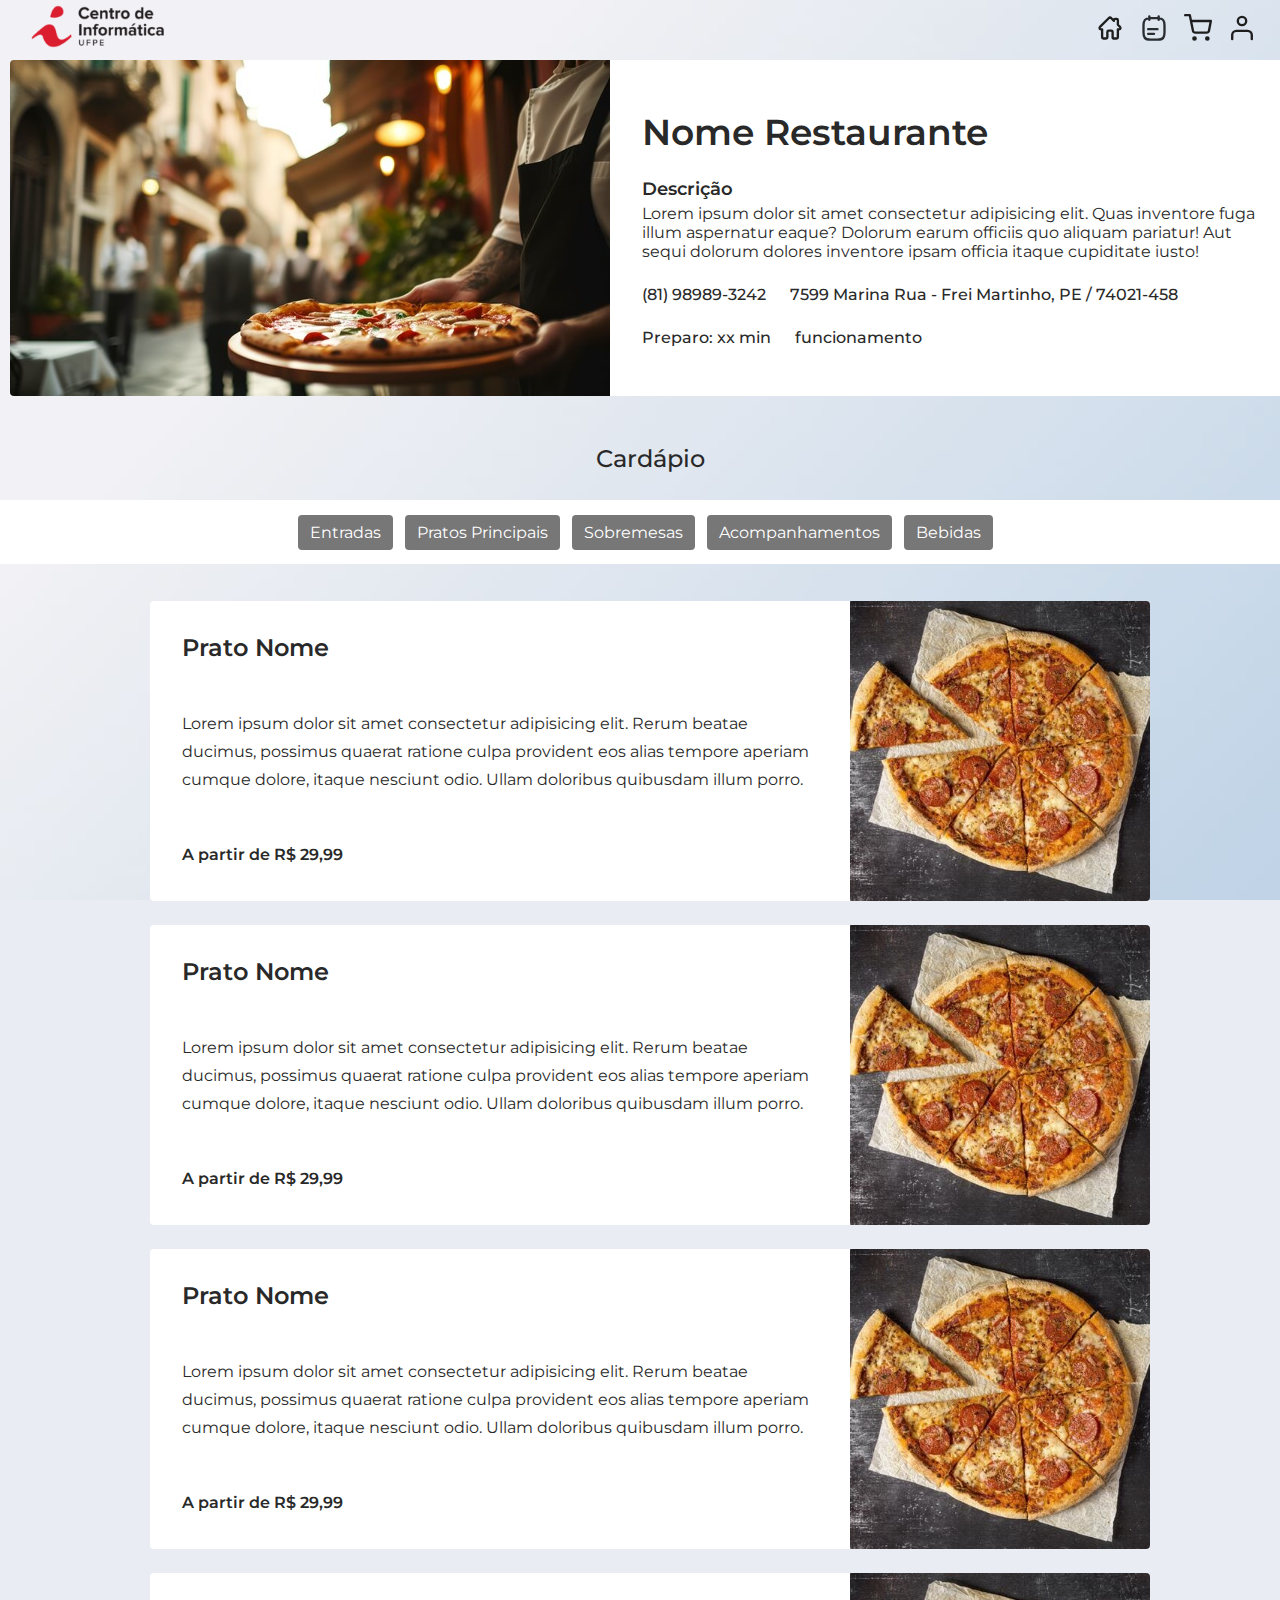
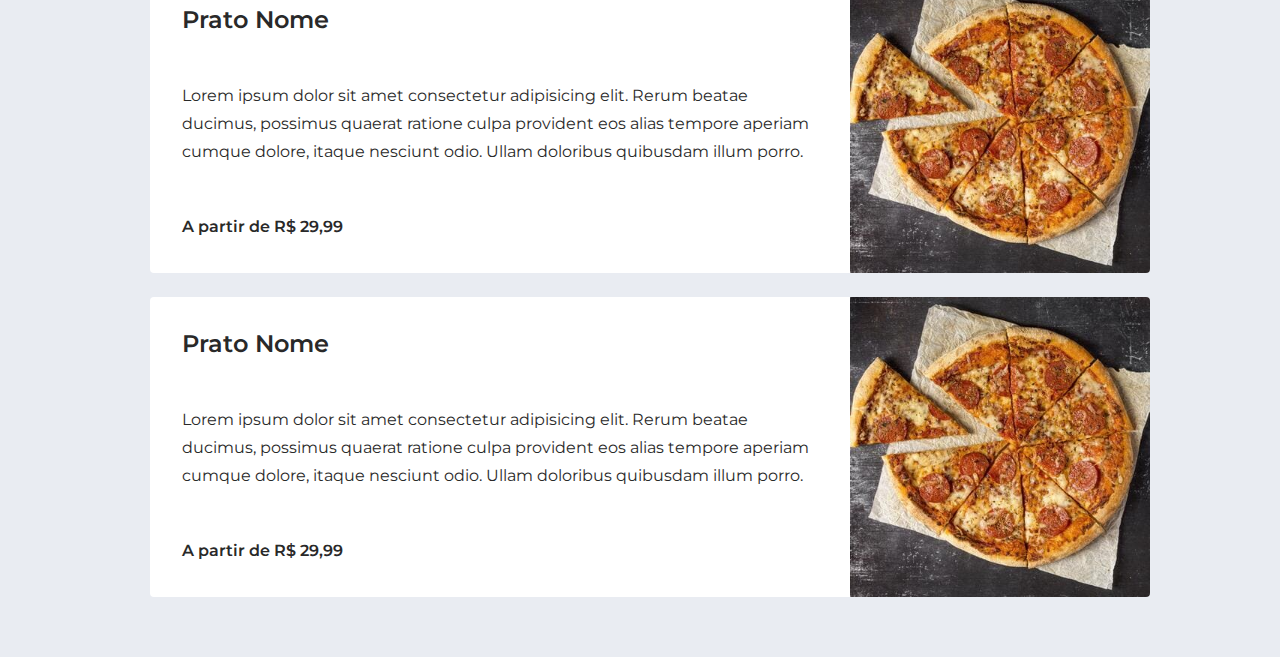
==== ProjetoEDOO/front-end/cardapio.html @ 9d818fa1 "terminei layout cardápio" ====
<!DOCTYPE html>
<html lang="pt-br">
<head>
    <meta charset="UTF-8">
    <meta name="viewport" content="width=device-width, initial-scale=1.0">
    <title>Cardápio</title>
    <link rel="stylesheet" href="css/style.css">
    <link rel="stylesheet" href="css/headerCliente.css">
    <link rel="stylesheet" href="css/cardapio.css">
    <link rel="stylesheet" href="css/fonte.css">
    <script src="javascript/cardapio.js" defer></script>
</head>
<body>
    <header>
        <a href="login.html"><img src="imagens/Logo.png" alt="Logo" id="logo"></a>
        <div>
            <a href=""><img src="imagens/Home.svg" alt="home"></a>
            <a href=""><img src="imagens/Pedidos.svg" alt="pedidos"></a>
            <img src="imagens/Carrinho de Compras.svg" alt="carrinho" id="carrinhoIcon">
            <a href=""><img src="imagens/Usuário.svg" alt="usuário"></a>
        </div>
        
    </header>

    <div id="nav">
        <button>Entradas</button>
        <button>Pratos Principais</button>
        <button>Sobremesas</button>
        <button>Acompanhamentos</button>
        <button>Bebidas</button>
    </div>

    <div id="overlayPopup">
            <div id="pratoPopup">
                <div id="textosPopup">
                    <h3>Prato Nome</h3>
                    <p>Lorem ipsum dolor sit amet consectetur adipisicing elit. Rerum beatae ducimus, possimus quaerat ratione culpa provident eos alias tempore aperiam cumque dolore, itaque nesciunt odio. Ullam doloribus quibusdam illum porro.</p>
                    <label for="adicionar">Alguma observação? <textarea name="" id="observacao" rows="5" placeholder="Ex: tirar a cebola, maionese à parte etc."></textarea></label>
                    <div id="adicionar">
                        <p>A partir de R$ 29,99</p>
                        <input type="number" min="0"> <button>Adicionar</button>
                    </div>

                </div>
                <img src="imagens/Pizza.jpg" alt="Prato">
                <img id="x" src="imagens/xwhite.svg" alt="x">
            </div>

    </div>

    <div id="overlayCarrinho"><div class="carrinho">
        <div id="carrinhoPratos">
            <h2>Carrinho</h2>
            <div id="scroll">
                <div class="cardPrato">
                    <p>Prato</p>
                    <img src="imagens/xwhite.svg" alt="">
                </div>
            </div>
        </div>
        <form action="">
            <div id="pagamento">
                <h3>Pagamento na Entrega</h3>
                <div id="radio">
                    <label for="">Dinheiro<input type="radio" name="pagamento" value="Dinheiro"></label>
                    <label for="">Pix<input type="radio" name="pagamento" value="Pix"></label>
                    <label for="">Crédito/Débito<input type="radio" name="pagamento" value="Cartao"></label>
                </div>

            </div>
            <div id="endereco">
                <h3>Endereço</h3>
                <div>
                    <label for="">Endereço <input type="text" name="endereco" id="end"></label>
                    <label for="">Número <input type="text" name="numero" id="num"></label>
                    <label for="">CEP <input type="text" name="CEP" id="cep"></label>
                    <div class="local">
                        <label for="">Residencial <input type="radio" name="local" class="res"></label>
                        <label for="">Comercial <input type="radio" name="local" class="com"></label>
                    </div>
                </div>

            </div>
            <button>Pedir</button>

        </form>
        
    </div></div>

    <main>

        
        <div id="restaurante">
            <img src="imagens/Restaurante.jpg" alt="">

            <div id="container1">
                <h1>Nome Restaurante</h1>
                <h3>Descrição <p>Lorem ipsum dolor sit amet consectetur adipisicing elit. Quas inventore fuga illum aspernatur eaque? Dolorum earum officiis quo aliquam pariatur! Aut sequi dolorum dolores inventore ipsam officia itaque cupiditate iusto!</p></h3>
                <div class="infos">
                    <p>(81) 98989-3242</p>
                    <p>7599 Marina Rua - Frei Martinho, PE / 74021-458</p>
                </div>
                <div class="infos">
                    <p>Preparo: xx min</p>
                    <p>funcionamento</p>

                </div>
                
            </div>

        </div> 
        <h2>Cardápio</h2>
        
        <div id="cardapio">
            <div class="prato">
                <div id="textos">
                    <h3>Prato Nome</h3>
                    <p>Lorem ipsum dolor sit amet consectetur adipisicing elit. Rerum beatae ducimus, possimus quaerat ratione culpa provident eos alias tempore aperiam cumque dolore, itaque nesciunt odio. Ullam doloribus quibusdam illum porro.</p>
                    <p>A partir de R$ 29,99</p>
                </div>
                <img src="imagens/Pizza.jpg" alt="Prato">
            </div>

            <div class="prato"><div id="textos"><h3>Prato Nome</h3><p>Lorem ipsum dolor sit amet consectetur adipisicing elit. Rerum beatae ducimus, possimus quaerat ratione culpa provident eos alias tempore aperiam cumque dolore, itaque nesciunt odio. Ullam doloribus quibusdam illum porro.</p><p>A partir de R$ 29,99</p></div><img src="imagens/Pizza.jpg" alt="Prato">
            </div>
            <div class="prato"><div id="textos"><h3>Prato Nome</h3><p>Lorem ipsum dolor sit amet consectetur adipisicing elit. Rerum beatae ducimus, possimus quaerat ratione culpa provident eos alias tempore aperiam cumque dolore, itaque nesciunt odio. Ullam doloribus quibusdam illum porro.</p><p>A partir de R$ 29,99</p></div><img src="imagens/Pizza.jpg" alt="Prato">
            </div>
            <div class="prato"><div id="textos"><h3>Prato Nome</h3><p>Lorem ipsum dolor sit amet consectetur adipisicing elit. Rerum beatae ducimus, possimus quaerat ratione culpa provident eos alias tempore aperiam cumque dolore, itaque nesciunt odio. Ullam doloribus quibusdam illum porro.</p><p>A partir de R$ 29,99</p></div><img src="imagens/Pizza.jpg" alt="Prato">
            </div>
            <div class="prato"><div id="textos"><h3>Prato Nome</h3><p>Lorem ipsum dolor sit amet consectetur adipisicing elit. Rerum beatae ducimus, possimus quaerat ratione culpa provident eos alias tempore aperiam cumque dolore, itaque nesciunt odio. Ullam doloribus quibusdam illum porro.</p><p>A partir de R$ 29,99</p></div><img src="imagens/Pizza.jpg" alt="Prato">
            </div>
            

        </div>
    </main>
    
    
</body>
</html>
---- ProjetoEDOO/front-end/css/style.css ----
*{
    margin: 0px;
    padding: 0px;
    box-sizing: border-box;
}

body{
    background-color: #e9ecf2;
    background-image: url(../imagens/Fundo.jpg);
    background-size: cover;
    background-repeat: no-repeat;
    background-attachment: fixed;
    width: 1280px;
    max-width: 100%;
    margin: auto;
    height: 100vh;
    
}

::-webkit-scrollbar {
    width: 20px;
       
    
  }
  
  ::-webkit-scrollbar-track {
    background: #777777;
    border-radius: 4px; 
  }
  
  ::-webkit-scrollbar-thumb {
    background-color: white;
    width: 9px;
    border-radius: 10px;
    border: 5px #777777 solid;
  }
  
  ::-webkit-scrollbar-thumb:hover {
    background-color: rgb(219, 219, 219);
  }
---- ProjetoEDOO/front-end/css/headerCliente.css ----
header {
    display: flex;
    height: 60px;
    justify-content: space-between;
    align-items: center;
    padding: 0px 24px;
    width: 100%;
    position: absolute;
    left: 0px;
    top: 0px;
}

header div{
    display: flex;
    row-gap: 12px;
    gap: 16px;
}

header div img{
    width: 28px;
    height: 28px;
    cursor: pointer;

}

#logo{
    width: 148px;
}
---- ProjetoEDOO/front-end/css/cardapio.css ----
body{
    margin-top: 60px;
    overflow-x: hidden;
}




main {
    transform: translate(10px);
    display: flex;
    flex-direction: column;
    align-items: center;
}

#restaurante{
    display: flex;
    background-color: white;
    border-radius: 4px;
}

#restaurante img{
    border-radius: 4px;
    border-top-right-radius: 0px;
    border-bottom-right-radius: 0px;
    width: 60%;
    
}
#container1{
    display: flex;
    flex-direction: column;
    justify-content: center;
    gap: 24px;
    flex-wrap: wrap;
    padding: 0px 32px;
    
}

#container1 h1{
    font-size: 36px;
    font-weight: 600;
    width: 100%;
}

#container1 h3{
    font-size: 18px;
    font-weight: 600;
    display: flex;
    flex-direction: column;
    gap: 4px;
}


.infos{
    display: flex;
    gap: 24px;

}

#container1 p{
    font-weight: 500;
}

#container1 h3 p{
    font-weight: 400;

}





h2{
    font-size: 24px;
    font-weight: 500;
    margin-top: 48px;

}

#nav{
    display: flex;
    justify-content: center;
    align-items: center;
    background-color: white;
    width: 100%;
    position: absolute;
    padding-left: 10px;
    top: 500px;
    left: 0px;
    z-index: 10;
    height: 64px;
    gap: 12px;
}

#nav button{
    background-color: #777777;
    padding: 8px 12px;
    height: fit-content;
    border: none;
    border-radius: 4px;
    color: white;
    transition: .2s ease;
    cursor: pointer;

}

#nav button:hover{
    background-color: #9f9f9f;
}

#cardapio{
    display: flex;
    flex-direction: column;
    align-items: center;
    margin-top: 48px;
    gap: 24px;
    padding-top: 80px;
    padding-bottom: 60px;
}

.prato{
    background-color: white;
    display: flex;
    border-radius: 4px;
    cursor: pointer;
    transition: .5s ease;
}

.prato:hover{
    transform: scale(1.02);
}

#textos{
    display: flex;
    flex-direction: column;
    padding: 32px;
    width: 700px;
    justify-content: space-between;
}

.prato img{
    width: 300px;
    border-radius: 4px;
    border-top-left-radius: 0px;
    border-bottom-left-radius: 0px;
}

#textos h3{
    font-size: 24px;
    font-weight: 600;
}

#textos:first-child p{
    line-height: 28px;
       
}

#textos p:nth-child(3){
    font-weight: 600;
       
}

#overlayPopup{
    position: fixed;  /* Fixa no viewport */
    top: 0;
    left: 0;
    width: 100%;
    height: 100vh;
    background-color: rgba(0, 0, 0, 0.6); /* Preto com 60% de opacidade */
    display: none; /* Inicialmente escondido */
    justify-content: center;
    align-items: center;
    z-index: 15;
    animation: fadeIn .1s linear forwards;
}

@keyframes fadeIn {
    from{
        opacity: 0;
    } to{
        opacity: 1;
    }
    
}

#pratoPopup{
    display: flex;
    background-color: white;
    border-radius: 4px;
    position: relative;
}

#textosPopup{
    display: flex;
    flex-direction: column;
    width: 700px;
    padding: 32px;
    gap: 16px;
}

#textosPopup h3{
    font-size: 32px;
    font-weight: 600;
    margin-bottom: 16px;
}
#textosPopup label{
    display: flex;
    flex-direction: column;
    font-size: 18px;
    font-weight: 500;
    gap: 4px;
    margin-top: 16px;
}

#observacao{
    background-color: #eaeaea;
    border: none;
    border-radius: 4px;
    resize: none;
    padding: 8px;

}

#observacao:focus{
    outline: none;
}


#pratoPopup img{
    border-top-right-radius: 4px;
    border-bottom-right-radius: 4px;
    width: 420px;
    height: 420px;
}

#x{
    width: 20px !important;
    height: 20px !important;
    position: absolute;
    top: 16px;
    right: 16px;
    z-index: 20;
    cursor: pointer;
}

#adicionar{
    display: flex;
    align-items: center;
    gap: 16px;
}

#adicionar p{
    font-size: 18px;
    font-weight: 600;
}

#adicionar input{
    background-color: #eaeaea;
    border: none;
    width: 80px;
    border-radius: 4px;
    height: 39px;
    text-align: center;
    padding-left: 14px;
}

#adicionar input:focus{
    outline: none;
}

#adicionar button{
    background-color: #388CFF;
    width: 185px;
    padding: 10px 0px;
    border: none;
    border-radius: 4px;
    color: white;
    font-weight: 500;
    transition: .2s ease;
    cursor: pointer;

}

#adicionar button:hover{
    background-color: #569cfd;
}

.carrinho{
    position: absolute;
    top: 0px;
    left: 0px;
    z-index: 20;
    height: 100vh;
    width: 324px;
    background-color: white;
    box-shadow: 6px 4px 26.4px 0px rgba(0, 0, 0, 0.25);
    display: flex ;
    flex-direction: column;
    align-items: center;
    justify-content: space-between;
    animation: carrinho .4s ease forwards;


}

@keyframes carrinho {
    from{
        transform: translateX(-100%);
    } to {
        transform: translateX(0%)
    }
}


@keyframes carrinhoOut {
    from{
        transform: translateX(0%);
    } to {
        transform: translateX(-100%)
    }
}

.fadeout{
    animation: carrinhoOut .4s ease forwards;
}

#carrinhoPratos{
    display: flex;
    flex-direction: column;
    justify-content: start;
    align-items: center;
    gap: 8px;
}
#carrinhoPratos h2{
    margin-top: 24px;
    font-size: 24px;
    font-weight: 500;
    margin-bottom: 8px;
}

#scroll{
    display: flex;
    flex-direction: column;
    justify-content: start;
    gap: 8px;
    overflow-y: scroll;
    padding-right: 8px;
    margin-right: -17px;
    height: 35vh;
}

#scroll::-webkit-scrollbar{
    width: 9px;

}
#scroll::-webkit-scrollbar-thumb{
    background-color: #777777;
    width: 9px;
    border-radius: 16px;
    border: none;

}

#scroll::-webkit-scrollbar-track{
    background: none;

}


.cardPrato{
    display: flex;
    background-color: #777777;
    padding: 12px 12px;
    width: 249px;
    height: fit-content;
    border: none;
    border-radius: 4px;
    transition: .2s ease;
    position: relative;
    justify-content: center;

}

.cardPrato:hover{
    background-color: #868686;
}

.cardPrato p{
    color: white;
}
.cardPrato img{
    position: absolute;
    right: 12px;
    top: 16px;
    cursor: pointer;
    width: 12px;
}

.carrinho form{
    display: flex;
    flex-direction: column;
    margin-bottom: 24px;
    width: 265px;
}

#pagamento{
    display: flex;
    flex-direction: column;
    align-items: center;
    gap: 24px;
    margin-bottom: 40px;
}
#pagamento h3{
    font-size: 20px;
    
}
#radio{
    display: flex;
    gap: 12px;
}
#radio label{
    font-size: 14px;
    display: flex;
    align-items: center;
    gap: 2px;
}

#endereco{
    display: flex;
    flex-direction: column;
    align-items: center;
    gap: 24px;
    margin-bottom: 24px;
}
#endereco h3{
    font-size: 20px;
}
#endereco div{
    display: flex;
    flex-direction: row;
    flex-wrap: wrap;
    width: 265px;
    gap: 16px;
    
}
#endereco label{
    display: flex;
    flex-direction: column;
    font-size: 14px;
    gap: 4px;

}
#endereco label input{
    border: none;
    border-radius: 4px;
    background-color: #eaeaea;
    padding: 6px 0px;

}

#endereco label:nth-child(1) input{
    width: 256px;
}
#endereco label:nth-child(2) input{
    width: 83px;
}
#endereco label:nth-child(3) input{
    width: 83px;
}


.local{
    flex-direction: row !important;
    justify-content: center;
    gap: 12px;
    margin-top: 16px;
}
.local label{
    flex-direction: row !important;
    align-items: center;
    gap: 2px;
    width: fit-content !important;
}
.res{
    width: fit-content !important;
}
.com{
        width: fit-content !important;
}
.carrinho form button{
    background-color: #388CFF;
    padding: 12px 0px;
    width: 100%;
    border: none;
    border-radius: 4px;
    transition: .2s ease;
    justify-content: center;
    color: white;
    cursor: pointer;
}
.carrinho form button:hover{
    background-color: #569cfd;
    
}

#overlayCarrinho{
    position: fixed;
    top: 0px;
    left: 0px;
    width: 100%;
    height: 100vh;
    display: none;
    z-index: 30;
}
---- ProjetoEDOO/front-end/css/fonte.css ----
@font-face {
    font-family: "Montserrat";
    src: url(../imagens/Montserrat-VariableFont_wght.ttf) format('truetype');
}

*{
    font-family: "Montserrat", serif;
    font-weight: 400;
    font-size: 16px;
    color: rgb(41, 41, 41);
}

.body{
    font-size: 14px;
    letter-spacing: .6px;

}
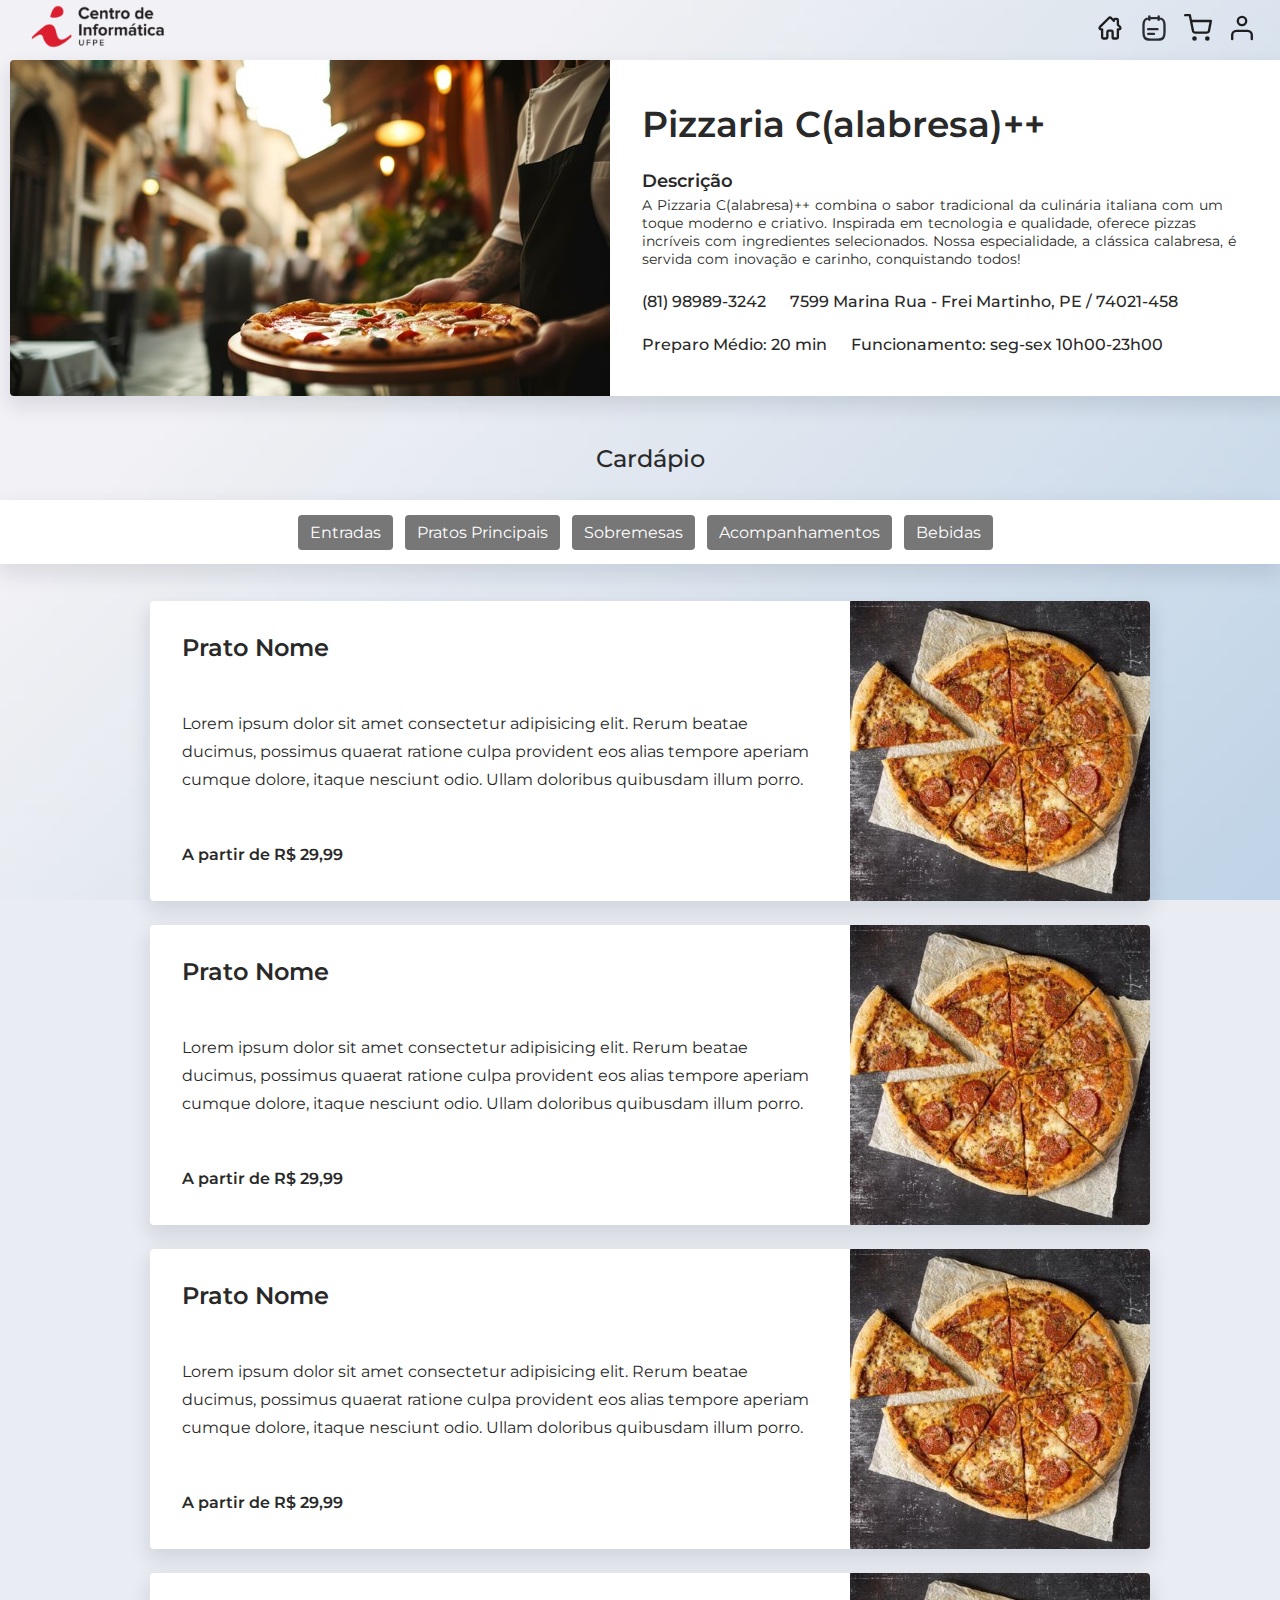
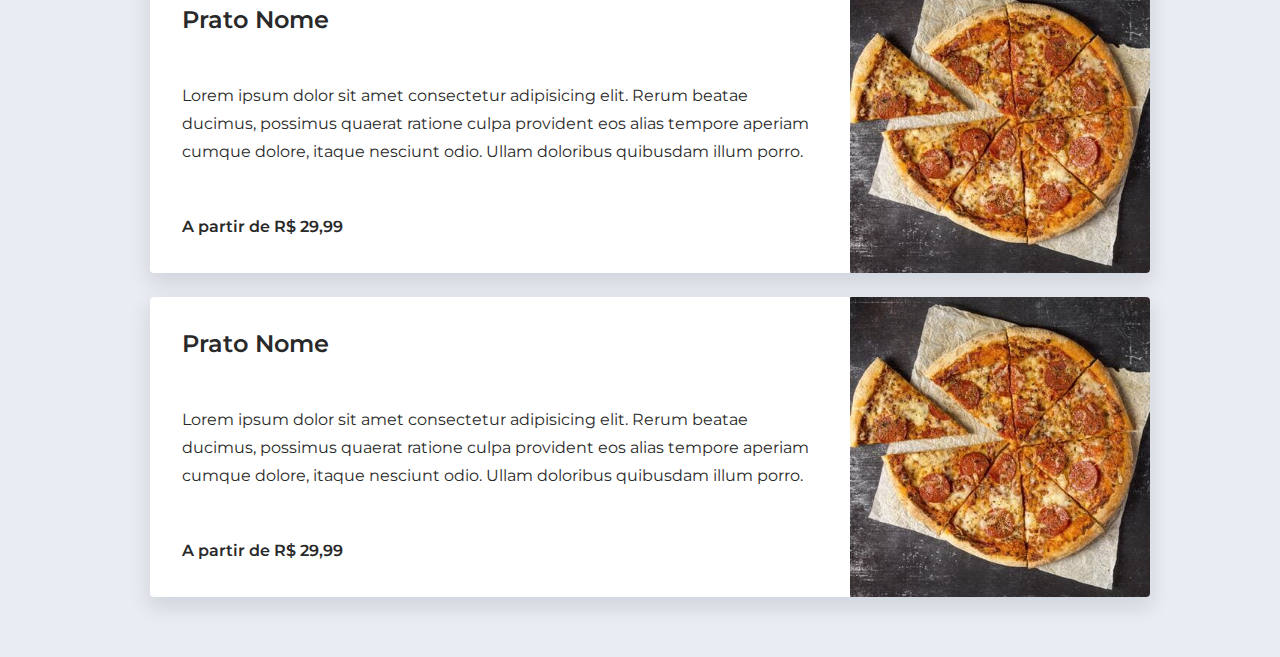
==== commit 27623be4: "cardapio js" ====
--- a/ProjetoEDOO/front-end/cardapio.html
+++ b/ProjetoEDOO/front-end/cardapio.html
@@ -23,11 +23,11 @@
     </header>
 
     <div id="nav">
-        <button>Entradas</button>
-        <button>Pratos Principais</button>
-        <button>Sobremesas</button>
-        <button>Acompanhamentos</button>
-        <button>Bebidas</button>
+        <button class="entradas">Entradas</button>
+        <button class="pratosPrincipais">Pratos Principais</button>
+        <button class="sobremesas">Sobremesas</button>
+        <button class="acompanhamentos">Acompanhamentos</button>
+        <button class="bebidas">Bebidas</button>
     </div>
 
     <div id="overlayPopup">
@@ -52,6 +52,26 @@
         <div id="carrinhoPratos">
             <h2>Carrinho</h2>
             <div id="scroll">
+                <div class="cardPrato">
+                    <p>Prato</p>
+                    <img src="imagens/xwhite.svg" alt="">
+                </div>
+                <div class="cardPrato">
+                    <p>Prato</p>
+                    <img src="imagens/xwhite.svg" alt="">
+                </div>
+                <div class="cardPrato">
+                    <p>Prato</p>
+                    <img src="imagens/xwhite.svg" alt="">
+                </div>
+                <div class="cardPrato">
+                    <p>Prato</p>
+                    <img src="imagens/xwhite.svg" alt="">
+                </div>
+                <div class="cardPrato">
+                    <p>Prato</p>
+                    <img src="imagens/xwhite.svg" alt="">
+                </div>
                 <div class="cardPrato">
                     <p>Prato</p>
                     <img src="imagens/xwhite.svg" alt="">
@@ -94,15 +114,15 @@
             <img src="imagens/Restaurante.jpg" alt="">
 
             <div id="container1">
-                <h1>Nome Restaurante</h1>
-                <h3>Descrição <p>Lorem ipsum dolor sit amet consectetur adipisicing elit. Quas inventore fuga illum aspernatur eaque? Dolorum earum officiis quo aliquam pariatur! Aut sequi dolorum dolores inventore ipsam officia itaque cupiditate iusto!</p></h3>
+                <h1>Pizzaria C(alabresa)++ </h1>
+                <h3>Descrição <p>A Pizzaria C(alabresa)++ combina o sabor tradicional da culinária italiana com um toque moderno e criativo. Inspirada em tecnologia e qualidade, oferece pizzas incríveis com ingredientes selecionados. Nossa especialidade, a clássica calabresa, é servida com inovação e carinho, conquistando todos!</p></h3>
                 <div class="infos">
                     <p>(81) 98989-3242</p>
                     <p>7599 Marina Rua - Frei Martinho, PE / 74021-458</p>
                 </div>
                 <div class="infos">
-                    <p>Preparo: xx min</p>
-                    <p>funcionamento</p>
+                    <p>Preparo Médio: 20 min</p>
+                    <p>Funcionamento: seg-sex 10h00-23h00</p>
 
                 </div>
                 
--- a/ProjetoEDOO/front-end/css/cardapio.css
+++ b/ProjetoEDOO/front-end/css/cardapio.css
@@ -17,6 +17,7 @@
     display: flex;
     background-color: white;
     border-radius: 4px;
+    box-shadow: 0px 9px 20.4px 2px rgba(0, 16, 37, 0.10);
 }
 
 #restaurante img{
@@ -62,6 +63,8 @@
 }
 
 #container1 h3 p{
+    font-size: 14px;
+    word-spacing: 1px;
     font-weight: 400;
 
 }
@@ -90,6 +93,7 @@
     z-index: 10;
     height: 64px;
     gap: 12px;
+    box-shadow: 0px 9px 20.4px 2px rgba(0, 16, 37, 0.10);
 }
 
 #nav button{
@@ -107,6 +111,9 @@
 #nav button:hover{
     background-color: #9f9f9f;
 }
+.ativo{
+    background-color: #9f9f9f !important;
+}
 
 #cardapio{
     display: flex;
@@ -124,6 +131,7 @@
     border-radius: 4px;
     cursor: pointer;
     transition: .5s ease;
+    box-shadow: 0px 9px 20.4px 2px rgba(0, 16, 37, 0.10);
 }
 
 .prato:hover{
@@ -354,7 +362,7 @@
 
 }
 #scroll::-webkit-scrollbar-thumb{
-    background-color: #777777;
+    background-color: #bababa;
     width: 9px;
     border-radius: 16px;
     border: none;
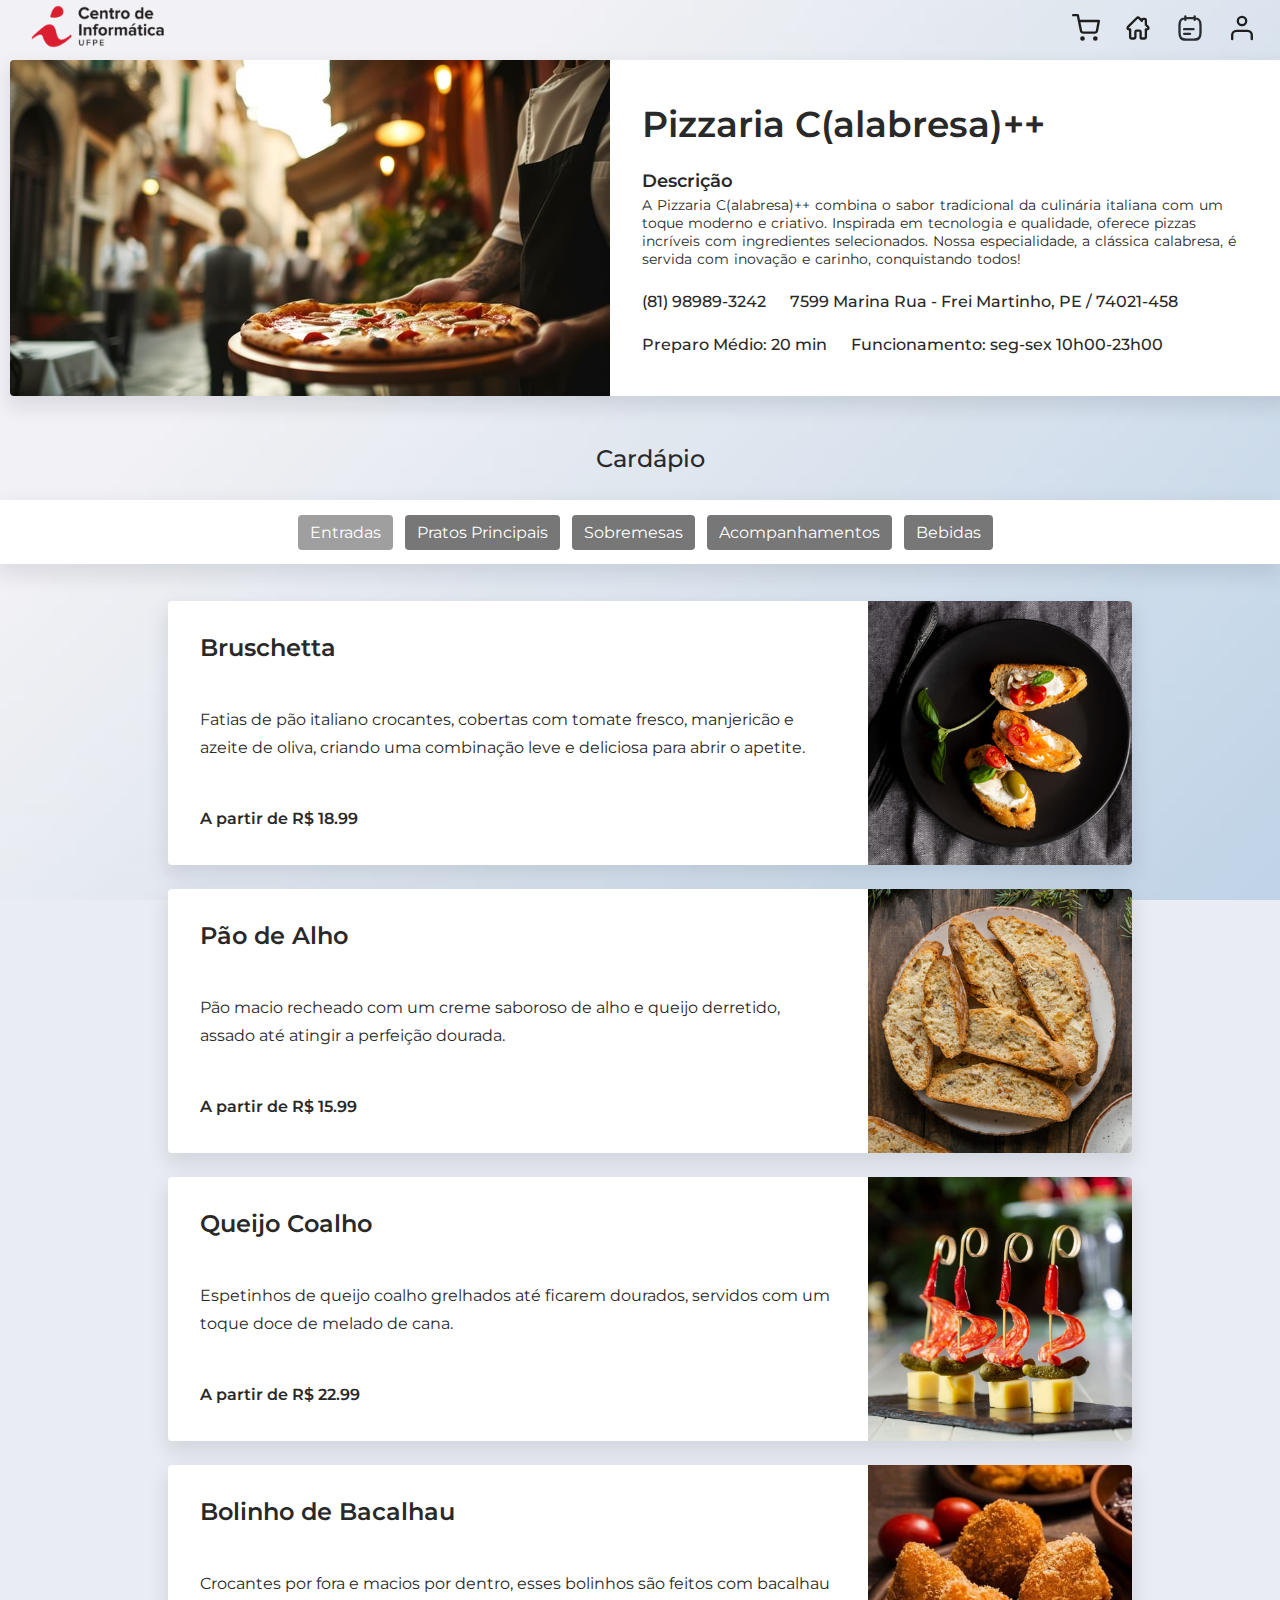
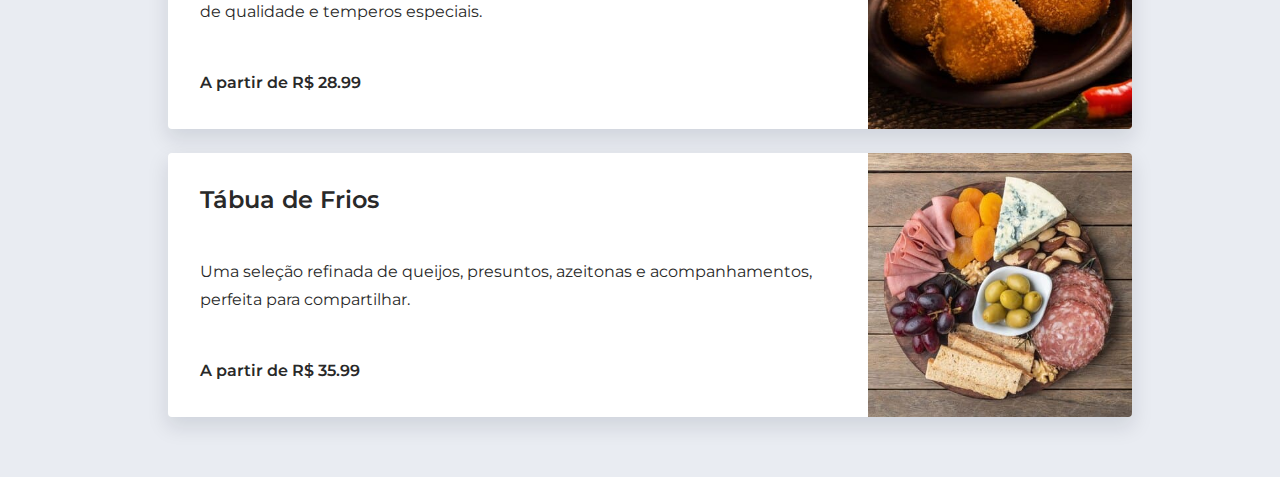
==== commit a5ce7177: "cardapio js finalizado" ====
--- a/ProjetoEDOO/front-end/cardapio.html
+++ b/ProjetoEDOO/front-end/cardapio.html
@@ -14,9 +14,9 @@
     <header>
         <a href="login.html"><img src="imagens/Logo.png" alt="Logo" id="logo"></a>
         <div>
+            <img src="imagens/Carrinho de Compras.svg" alt="carrinho" id="carrinhoIcon">
             <a href=""><img src="imagens/Home.svg" alt="home"></a>
             <a href=""><img src="imagens/Pedidos.svg" alt="pedidos"></a>
-            <img src="imagens/Carrinho de Compras.svg" alt="carrinho" id="carrinhoIcon">
             <a href=""><img src="imagens/Usuário.svg" alt="usuário"></a>
         </div>
         
@@ -38,11 +38,11 @@
                     <label for="adicionar">Alguma observação? <textarea name="" id="observacao" rows="5" placeholder="Ex: tirar a cebola, maionese à parte etc."></textarea></label>
                     <div id="adicionar">
                         <p>A partir de R$ 29,99</p>
-                        <input type="number" min="0"> <button>Adicionar</button>
+                        <input type="number" min="0" value="1"> <button>Adicionar</button>
                     </div>
 
                 </div>
-                <img src="imagens/Pizza.jpg" alt="Prato">
+                <img id= "pratoPopupImg" src="imagens/Pizza.jpg" alt="Prato">
                 <img id="x" src="imagens/xwhite.svg" alt="x">
             </div>
 
@@ -132,24 +132,14 @@
         <h2>Cardápio</h2>
         
         <div id="cardapio">
-            <div class="prato">
+            <!--<div class="prato">
                 <div id="textos">
                     <h3>Prato Nome</h3>
                     <p>Lorem ipsum dolor sit amet consectetur adipisicing elit. Rerum beatae ducimus, possimus quaerat ratione culpa provident eos alias tempore aperiam cumque dolore, itaque nesciunt odio. Ullam doloribus quibusdam illum porro.</p>
                     <p>A partir de R$ 29,99</p>
                 </div>
                 <img src="imagens/Pizza.jpg" alt="Prato">
-            </div>
-
-            <div class="prato"><div id="textos"><h3>Prato Nome</h3><p>Lorem ipsum dolor sit amet consectetur adipisicing elit. Rerum beatae ducimus, possimus quaerat ratione culpa provident eos alias tempore aperiam cumque dolore, itaque nesciunt odio. Ullam doloribus quibusdam illum porro.</p><p>A partir de R$ 29,99</p></div><img src="imagens/Pizza.jpg" alt="Prato">
-            </div>
-            <div class="prato"><div id="textos"><h3>Prato Nome</h3><p>Lorem ipsum dolor sit amet consectetur adipisicing elit. Rerum beatae ducimus, possimus quaerat ratione culpa provident eos alias tempore aperiam cumque dolore, itaque nesciunt odio. Ullam doloribus quibusdam illum porro.</p><p>A partir de R$ 29,99</p></div><img src="imagens/Pizza.jpg" alt="Prato">
-            </div>
-            <div class="prato"><div id="textos"><h3>Prato Nome</h3><p>Lorem ipsum dolor sit amet consectetur adipisicing elit. Rerum beatae ducimus, possimus quaerat ratione culpa provident eos alias tempore aperiam cumque dolore, itaque nesciunt odio. Ullam doloribus quibusdam illum porro.</p><p>A partir de R$ 29,99</p></div><img src="imagens/Pizza.jpg" alt="Prato">
-            </div>
-            <div class="prato"><div id="textos"><h3>Prato Nome</h3><p>Lorem ipsum dolor sit amet consectetur adipisicing elit. Rerum beatae ducimus, possimus quaerat ratione culpa provident eos alias tempore aperiam cumque dolore, itaque nesciunt odio. Ullam doloribus quibusdam illum porro.</p><p>A partir de R$ 29,99</p></div><img src="imagens/Pizza.jpg" alt="Prato">
-            </div>
-            
+            </div>-->
 
         </div>
     </main>
--- a/ProjetoEDOO/front-end/css/headerCliente.css
+++ b/ProjetoEDOO/front-end/css/headerCliente.css
@@ -13,7 +13,7 @@
 header div{
     display: flex;
     row-gap: 12px;
-    gap: 16px;
+    gap: 24px;
 }
 
 header div img{
--- a/ProjetoEDOO/front-end/css/cardapio.css
+++ b/ProjetoEDOO/front-end/css/cardapio.css
@@ -132,6 +132,16 @@
     cursor: pointer;
     transition: .5s ease;
     box-shadow: 0px 9px 20.4px 2px rgba(0, 16, 37, 0.10);
+    animation: fadeIn 1s ease forwards;
+}
+
+@keyframes fadeIn {
+    from{
+        opacity: 0;
+    } to {
+        opacity: 1;
+    }
+    
 }
 
 .prato:hover{
@@ -147,7 +157,7 @@
 }
 
 .prato img{
-    width: 300px;
+    width: 264px;
     border-radius: 4px;
     border-top-left-radius: 0px;
     border-bottom-left-radius: 0px;
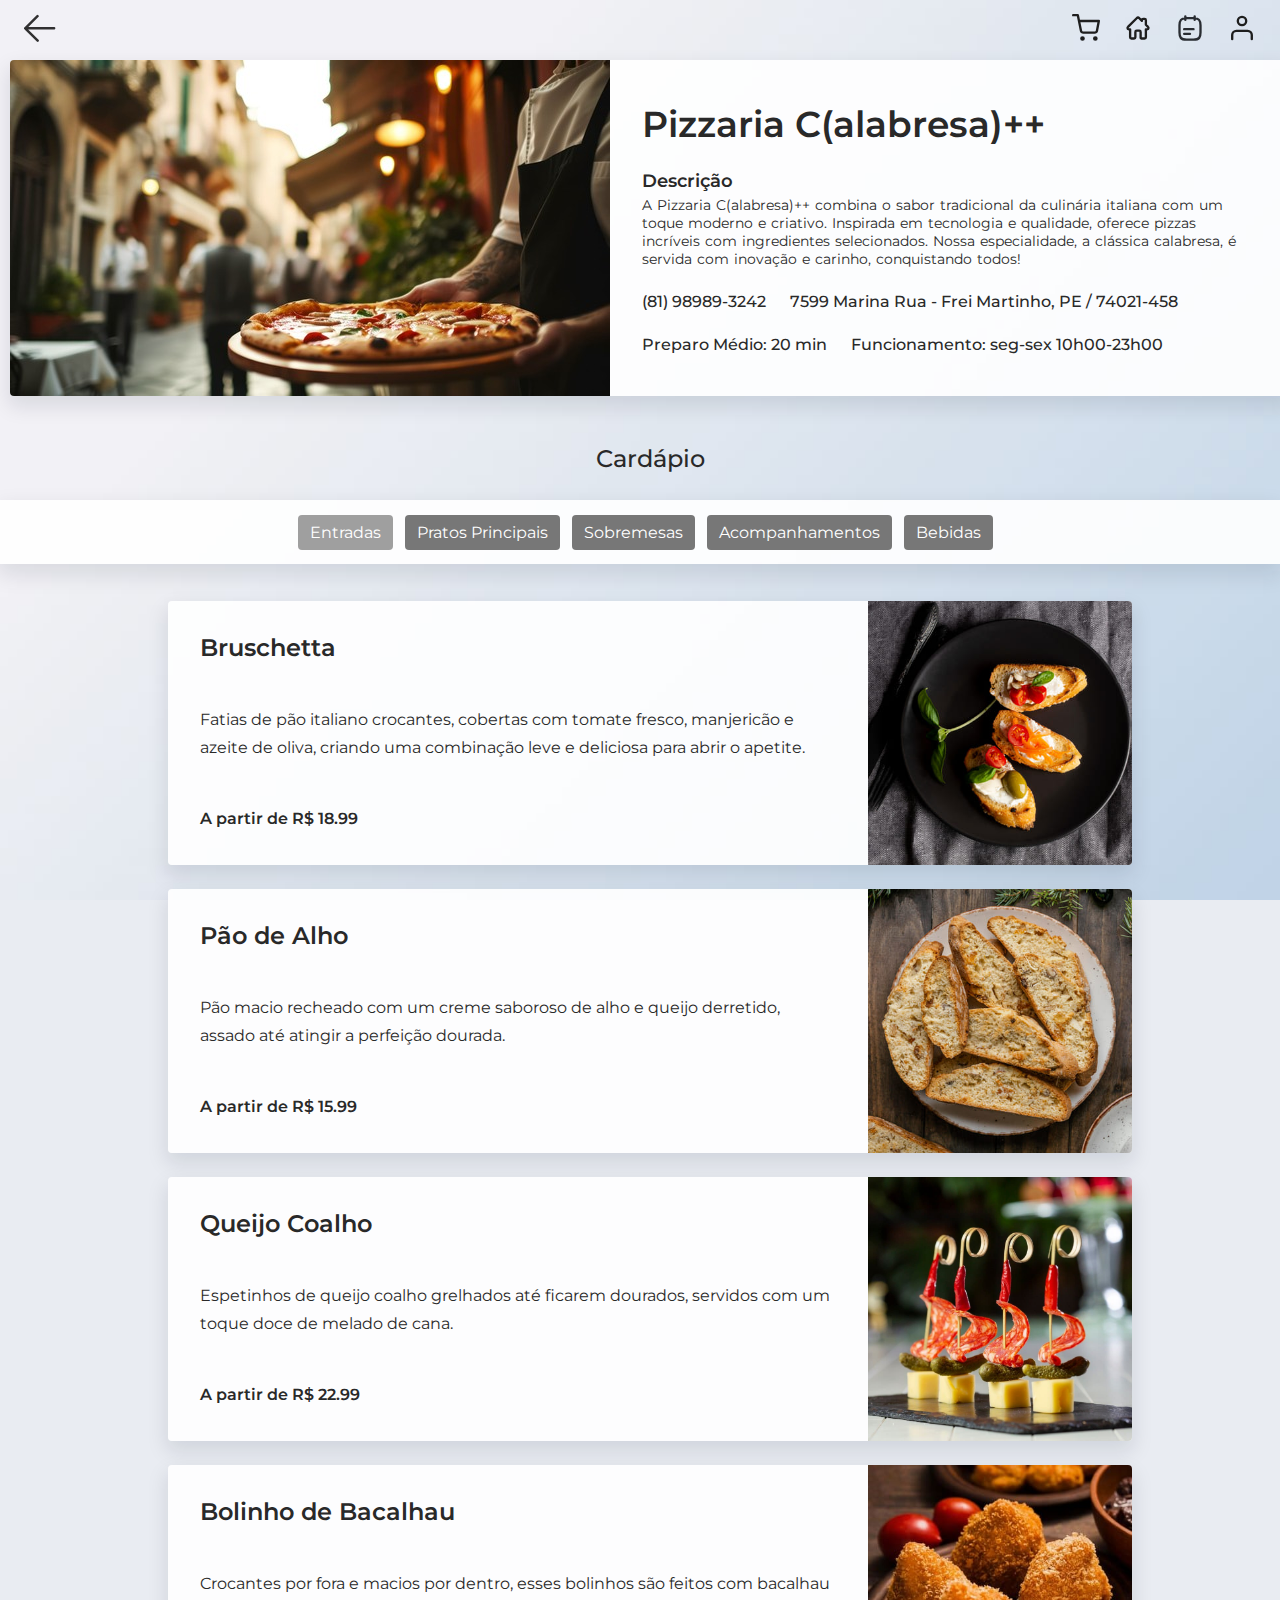
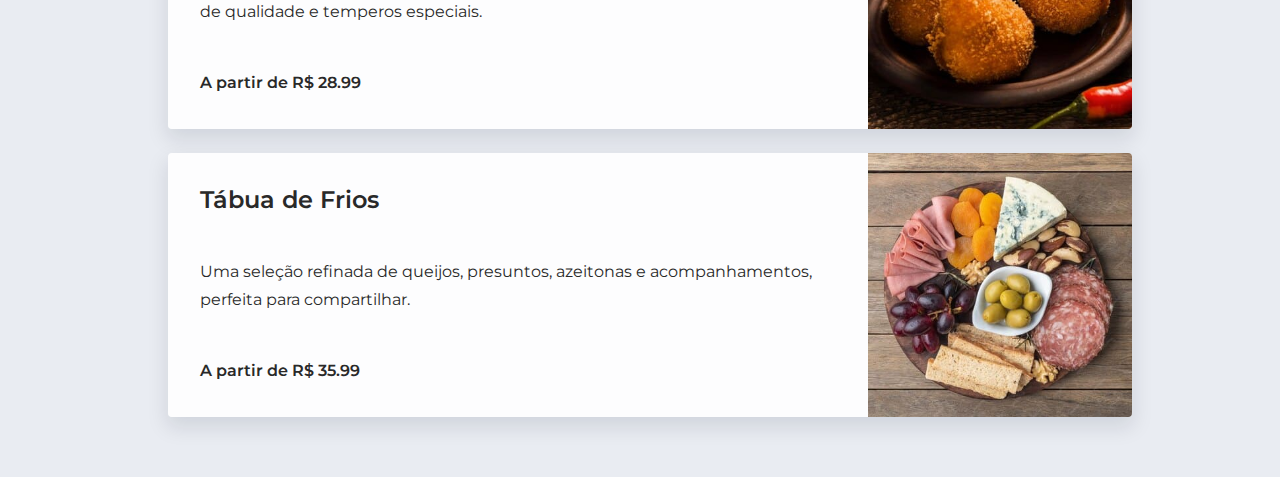
==== commit 63e7de4b: "carrinho layout finalizado, so falta preparar a mensagem para o back" ====
--- a/ProjetoEDOO/front-end/cardapio.html
+++ b/ProjetoEDOO/front-end/cardapio.html
@@ -12,7 +12,7 @@
 </head>
 <body>
     <header>
-        <a href="login.html"><img src="imagens/Logo.png" alt="Logo" id="logo"></a>
+        <a href="login.html"><img src="imagens/arrow.svg" alt="Logo" id="logo"></a>
         <div>
             <img src="imagens/Carrinho de Compras.svg" alt="carrinho" id="carrinhoIcon">
             <a href=""><img src="imagens/Home.svg" alt="home"></a>
@@ -32,18 +32,17 @@
 
     <div id="overlayPopup">
             <div id="pratoPopup">
-                <div id="textosPopup">
+                <form id="textosPopup">
                     <h3>Prato Nome</h3>
                     <p>Lorem ipsum dolor sit amet consectetur adipisicing elit. Rerum beatae ducimus, possimus quaerat ratione culpa provident eos alias tempore aperiam cumque dolore, itaque nesciunt odio. Ullam doloribus quibusdam illum porro.</p>
-                    <label for="adicionar">Alguma observação? <textarea name="" id="observacao" rows="5" placeholder="Ex: tirar a cebola, maionese à parte etc."></textarea></label>
+                    <label for="adicionar">Alguma observação? <textarea name="observacao" id="observacao" rows="5" placeholder="Ex: tirar a cebola, maionese à parte etc."></textarea></label>
                     <div id="adicionar">
                         <p>A partir de R$ 29,99</p>
-                        <input type="number" min="0" value="1"> <button>Adicionar</button>
+                        <input name="quantidade" type="number" min="1" value="1"> <button id="addCarrinhobtn" type="button">Adicionar</button>
                     </div>
-
-                </div>
-                <img id= "pratoPopupImg" src="imagens/Pizza.jpg" alt="Prato">
-                <img id="x" src="imagens/xwhite.svg" alt="x">
+                </form>
+                    <img id= "pratoPopupImg" src="imagens/Pizza.jpg" alt="Prato">
+                    <img id="x" src="imagens/xwhite.svg" alt="x">
             </div>
 
     </div>
@@ -52,31 +51,13 @@
         <div id="carrinhoPratos">
             <h2>Carrinho</h2>
             <div id="scroll">
-                <div class="cardPrato">
+                <!--<div class="cardPrato">
+                    <span class="cardQuant">2x</span>
                     <p>Prato</p>
                     <img src="imagens/xwhite.svg" alt="">
-                </div>
-                <div class="cardPrato">
-                    <p>Prato</p>
-                    <img src="imagens/xwhite.svg" alt="">
-                </div>
-                <div class="cardPrato">
-                    <p>Prato</p>
-                    <img src="imagens/xwhite.svg" alt="">
-                </div>
-                <div class="cardPrato">
-                    <p>Prato</p>
-                    <img src="imagens/xwhite.svg" alt="">
-                </div>
-                <div class="cardPrato">
-                    <p>Prato</p>
-                    <img src="imagens/xwhite.svg" alt="">
-                </div>
-                <div class="cardPrato">
-                    <p>Prato</p>
-                    <img src="imagens/xwhite.svg" alt="">
-                </div>
+                </div>-->
             </div>
+            <div id="valorTotal"><h3>Valor Total:</h3><p>R$0</p></div>
         </div>
         <form action="">
             <div id="pagamento">
--- a/ProjetoEDOO/front-end/css/headerCliente.css
+++ b/ProjetoEDOO/front-end/css/headerCliente.css
@@ -24,5 +24,5 @@
 }
 
 #logo{
-    width: 148px;
+    width: 32px;
 }--- a/ProjetoEDOO/front-end/css/cardapio.css
+++ b/ProjetoEDOO/front-end/css/cardapio.css
@@ -1,9 +1,16 @@
 body{
     margin-top: 60px;
     overflow-x: hidden;
-}
-
-
+    animation: fundo 1s ease forwards;
+}
+
+@keyframes fundo {
+    from{
+        background-image: url(../imagens/Fundo.jpg);
+    } to {
+        background-image: url(../imagens/Fundo2.jpg);
+    }
+}
 
 
 main {
@@ -15,7 +22,7 @@
 
 #restaurante{
     display: flex;
-    background-color: white;
+    background-color: rgba(255, 255, 255, 0.9);
     border-radius: 4px;
     box-shadow: 0px 9px 20.4px 2px rgba(0, 16, 37, 0.10);
 }
@@ -84,7 +91,7 @@
     display: flex;
     justify-content: center;
     align-items: center;
-    background-color: white;
+    background-color: rgba(255, 255, 255, 0.9);
     width: 100%;
     position: absolute;
     padding-left: 10px;
@@ -111,6 +118,10 @@
 #nav button:hover{
     background-color: #9f9f9f;
 }
+#nav button:focus{
+    outline: none;
+}
+
 .ativo{
     background-color: #9f9f9f !important;
 }
@@ -126,7 +137,7 @@
 }
 
 .prato{
-    background-color: white;
+    background-color: rgba(255, 255, 255, 0.9);
     display: flex;
     border-radius: 4px;
     cursor: pointer;
@@ -364,7 +375,7 @@
     overflow-y: scroll;
     padding-right: 8px;
     margin-right: -17px;
-    height: 35vh;
+    height: calc(100vh - 543px);
 }
 
 #scroll::-webkit-scrollbar{
@@ -414,12 +425,31 @@
     width: 12px;
 }
 
+.cardQuant{
+    position: absolute;
+    left: 12px;
+}
+
+span {
+    color: white;
+}
+
+#valorTotal{
+    display: flex;
+    gap: 8px;
+    margin: 16px 0px;
+
+    
+}
+
 .carrinho form{
     display: flex;
     flex-direction: column;
     margin-bottom: 24px;
     width: 265px;
-}
+    align-items: center;
+}
+
 
 #pagamento{
     display: flex;
